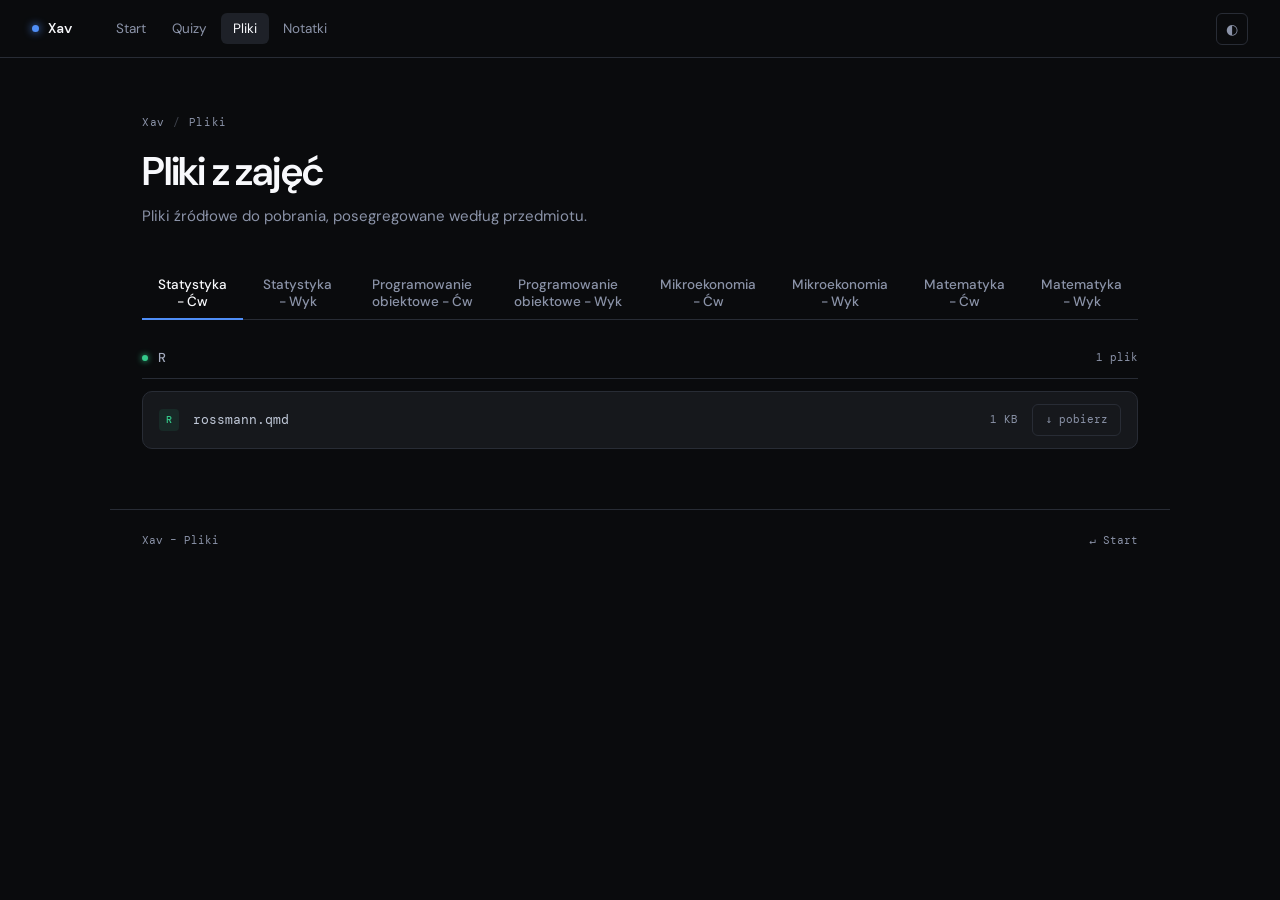
==== files/index.html @ 46908e99 "Pierwszy commit" ====
<!DOCTYPE html>
<html lang="pl" data-theme="">
<head>
  <meta charset="UTF-8" />
  <meta name="viewport" content="width=device-width, initial-scale=1.0" />
  <title>Pliki — Xav</title>
  <link rel="stylesheet" href="../assets/css/base.css" />
  <style>
    .subject-block { margin-bottom: 28px; }
    .subject-head {
      display: flex; align-items: center; gap: 10px;
      padding-bottom: 10px; margin-bottom: 12px;
      border-bottom: 1px solid var(--ink-3);
    }
    .subj-dot {
      width: 6px; height: 6px; border-radius: 50%;
      flex-shrink: 0;
    }
    .subj-dot.java { background: var(--amber); box-shadow: 0 0 6px var(--amber); }
    .subj-dot.r    { background: var(--green); box-shadow: 0 0 6px var(--green); }
    .subj-dot.other{ background: var(--mist-6); }
    .subj-name { font-size: 13px; font-weight: 500; color: var(--mist-5); }
    .subj-cnt  { font-family: var(--mono); font-size: 11px; color: var(--mist-6); margin-left: auto; }

    .file-row {
      display: flex; align-items: center; gap: 14px;
      padding: 12px 16px;
      border: 1px solid var(--ink-3);
      border-radius: var(--radius);
      background: var(--ink-1);
      margin-bottom: 6px;
      transition: border-color var(--t), background var(--t);
    }
    .file-row:hover { border-color: var(--ink-4); background: var(--ink-2); }

    .file-type {
      font-family: var(--mono); font-size: 10px; font-weight: 500;
      padding: 3px 7px; border-radius: 4px;
      flex-shrink: 0;
    }
    .file-type.java { background: rgba(240,160,48,.10); color: var(--amber); }
    .file-type.r    { background: rgba(52,201,138,.10);  color: var(--green); }
    .file-type.other{ background: var(--ink-2); color: var(--mist-6); }

    .file-name {
      font-family: var(--mono); font-size: 13px;
      color: var(--mist-4); flex: 1; min-width: 0;
      white-space: nowrap; overflow: hidden; text-overflow: ellipsis;
    }
    .file-size { font-family: var(--mono); font-size: 11px; color: var(--mist-6); flex-shrink: 0; }

    .dl-btn {
      display: flex; align-items: center; gap: 5px;
      padding: 6px 12px;
      background: none; border: 1px solid var(--ink-3);
      border-radius: var(--radius-sm);
      font-family: var(--mono); font-size: 11px;
      color: var(--mist-6); text-decoration: none;
      transition: all var(--t); flex-shrink: 0;
    }
    .dl-btn:hover { border-color: var(--green); color: var(--green); background: rgba(52,201,138,.06); }

    .add-hint {
      margin-top: 28px; padding: 16px 20px;
      border: 1px solid var(--ink-3); border-radius: var(--radius);
      font-family: var(--mono); font-size: 12px; color: var(--mist-6); line-height: 1.7;
    }
    .add-hint strong { color: var(--mist-5); font-weight: 500; }
    .add-hint code { background: var(--ink-2); padding: 1px 6px; border-radius: 4px; color: var(--blue); font-size: 11px; }
  </style>
</head>
<body>
  <nav class="nav">
    <a class="nav-brand" href="../index.html"><span class="dot"></span>Xav</a>
    <div class="nav-links" id="navLinks">
      <a class="nav-link" href="../index.html">Start</a>
      <a class="nav-link" href="../quizzes/index.html">Quizy</a>
      <a class="nav-link active" href="index.html">Pliki</a>
      <a class="nav-link" href="../notes/index.html">Notatki</a>
    </div>
    <div class="nav-end">
      <button class="icon-btn" id="themeBtn">◐</button>
      <button class="ham-btn" id="hamBtn">☰</button>
    </div>
  </nav>

  <div class="wrap">
    <div class="page-top a-in">
      <div class="crumb"><a href="../index.html">Xav</a><span>/</span>Pliki</div>
      <h1>Pliki z zajęć</h1>
      <p>Pliki źródłowe do pobrania, posegregowane według przedmiotu.</p>

    </div>

    <div class="a-in d1">
      <div class="tabs" id="tabBar"></div>
      <div id="panels"></div>
      <div class="mb-10"> </div>
    </div>
  </div>

  <footer class="site-footer" style="margin-top: 60px;"><span>Xav – Pliki</span><a href="../index.html">↵ Start</a></footer>

  <script src="../assets/js/config.js"></script>
  <script src="../assets/js/shared.js"></script>
  <script>
  const { semesters, files } = window.SH;
  const tabBar = document.getElementById('tabBar');
  const panels = document.getElementById('panels');

  const catMeta = {
    java:  { label: 'Java',  dot: 'java',  type: 'java'  },
    r:     { label: 'R',     dot: 'r',     type: 'r'     },
    other: { label: 'Inne',  dot: 'other', type: 'other' },
  };

  semesters.forEach((s, i) => {
    const tab = document.createElement('button');
    tab.className = 'tab'+(i===0?' active':'');
    tab.textContent = s.label;
    tab.onclick = () => {
      document.querySelectorAll('.tab').forEach(t=>t.classList.remove('active'));
      document.querySelectorAll('.tab-panel').forEach(p=>p.classList.remove('active'));
      tab.classList.add('active');
      document.getElementById('fp-'+s.id).classList.add('active');
    };
    tabBar.appendChild(tab);

    const panel = document.createElement('div');
    panel.id = 'fp-'+s.id;
    panel.className = 'tab-panel'+(i===0?' active':'');

    const semFiles = files[s.id] || {};
    let hasAny = false;

    Object.entries(catMeta).forEach(([cat, meta]) => {
      const list = semFiles[cat] || [];
      if (!list.length) return;
      hasAny = true;

      const block = document.createElement('div');
      block.className = 'subject-block';
      block.innerHTML = `
        <div class="subject-head">
          <span class="subj-dot ${meta.dot}"></span>
          <span class="subj-name">${meta.label}</span>
          <span class="subj-cnt">${list.length} plik${list.length===1?'':'ów'}</span>
        </div>`;

      list.forEach(f => {
        const row = document.createElement('div');
        row.className = 'file-row';
        row.innerHTML = `
          <span class="file-type ${meta.type}">${meta.label.toUpperCase()}</span>
          <span class="file-name">${f.name}</span>
          <span class="file-size">${f.size||''}</span>
          <a class="dl-btn" href="${f.path}" download="${f.name}">↓ pobierz</a>`;
        block.appendChild(row);
      });
      panel.appendChild(block);
    });

    if (!hasAny) {
      panel.innerHTML = `<div class="empty"><div class="e-icon">📭</div><h3>Brak plików</h3><p>Pliki dla ${s.label} pojawią się tutaj po dodaniu.</p></div>`;
    }
    panels.appendChild(panel);
  });
  </script>
</body>
</html>
---- assets/css/base.css ----
@import url('https://fonts.googleapis.com/css2?family=DM+Sans:ital,wght@0,300;0,400;0,500;0,600;1,400&family=DM+Mono:wght@400;500&display=swap');

/* ─── TOKENS ─────────────────────────────────────────────── */
:root {
  --ink-0:  #0a0b0d;
  --ink-1:  #16181c;
  --ink-2:  #1e2128;
  --ink-3:  #282c35;
  --ink-4:  #343a47;
  --mist-6: #8b93a8;
  --mist-5: #a4abbe;
  --mist-4: #c0c8d8;
  --mist-2: #e4e8f0;
  --mist-1: #f0f2f6;
  --white:  #f8f9fc;

  --blue:      #4f8ef7;
  --blue-dim:  rgba(79,142,247,.10);
  --blue-line: rgba(79,142,247,.22);

  --green:     #34c98a;
  --red:       #f05252;
  --amber:     #f0a030;

  --radius-sm: 6px;
  --radius:    10px;
  --radius-lg: 16px;
  --nav-h:     58px;

  --font: 'DM Sans', system-ui, sans-serif;
  --mono: 'DM Mono', 'Fira Code', monospace;

  --ease: cubic-bezier(.16,1,.3,1);
  --t: .18s;
}

[data-theme="light"] {
  --ink-0:  #f8f9fc;
  --ink-1:  #f0f2f6;
  --ink-2:  #e4e8f0;
  --ink-3:  #d0d6e4;
  --ink-4:  #b8c0d0;
  --mist-6: #5a6278;
  --mist-5: #424860;
  --mist-4: #2e3448;
  --mist-2: #1a1e2a;
  --mist-1: #0e1018;
  --white:  #0a0b0d;
  --blue:      #2b6fe8;
  --blue-dim:  rgba(43,111,232,.08);
  --blue-line: rgba(43,111,232,.20);
}

/* ─── RESET ──────────────────────────────────────────────── */
*, *::before, *::after { box-sizing: border-box; margin: 0; padding: 0; }
html { font-size: 16px; scroll-behavior: smooth; }

body {
  font-family: var(--font);
  background: var(--ink-0);
  color: var(--mist-4);
  line-height: 1.6;
  -webkit-font-smoothing: antialiased;
  min-height: 100vh;
  transition: background .25s, color .25s;
}

::-webkit-scrollbar { width: 5px; height: 5px; }
::-webkit-scrollbar-track { background: transparent; }
::-webkit-scrollbar-thumb { background: var(--ink-4); border-radius: 3px; }

/* ─── NAVBAR ─────────────────────────────────────────────── */
.nav {
  position: sticky; top: 0; z-index: 90;
  height: var(--nav-h);
  display: flex; align-items: center;
  padding: 0 32px; gap: 0;
  background: var(--ink-0);
  border-bottom: 1px solid var(--ink-3);
  transition: background .25s;
}

.nav-brand {
  display: flex; align-items: center; gap: 9px;
  text-decoration: none;
  font-family: var(--mono);
  font-size: 14px; font-weight: 500;
  color: var(--white);
  letter-spacing: -.01em;
  margin-right: 32px;
}
.nav-brand .dot {
  width: 7px; height: 7px;
  border-radius: 50%;
  background: var(--blue);
  flex-shrink: 0;
  box-shadow: 0 0 8px var(--blue);
}

.nav-links { display: flex; gap: 2px; flex: 1; }
.nav-link {
  padding: 5px 12px;
  border-radius: var(--radius-sm);
  font-size: 13.5px; font-weight: 400;
  color: var(--mist-6);
  text-decoration: none;
  transition: color var(--t), background var(--t);
  white-space: nowrap;
}
.nav-link:hover { color: var(--mist-4); background: var(--ink-2); }
.nav-link.active { color: var(--white); background: var(--ink-2); }

.nav-end { display: flex; align-items: center; gap: 8px; margin-left: auto; }

.icon-btn {
  width: 32px; height: 32px;
  border-radius: var(--radius-sm);
  border: 1px solid var(--ink-3);
  background: none;
  color: var(--mist-6);
  display: flex; align-items: center; justify-content: center;
  font-size: 14px; cursor: pointer;
  transition: all var(--t);
}
.icon-btn:hover { background: var(--ink-2); color: var(--mist-4); border-color: var(--ink-4); }

.ham-btn {
  display: none;
  background: none; border: none;
  color: var(--mist-6); font-size: 20px;
  cursor: pointer; padding: 4px;
}

/* ─── LAYOUT HELPERS ─────────────────────────────────────── */
.wrap { max-width: 1060px; margin: 0 auto; padding: 0 32px; }

.page-top {
  padding: 56px 0 40px;
}
.page-top .crumb {
  font-family: var(--mono);
  font-size: 11px; letter-spacing: .06em;
  color: var(--mist-6); margin-bottom: 16px;
  display: flex; align-items: center; gap: 8px;
}
.crumb a { color: var(--mist-6); text-decoration: none; }
.crumb a:hover { color: var(--mist-5); }
.crumb span { opacity: .4; }

.page-top h1 {
  font-size: clamp(26px,4vw,40px);
  font-weight: 600; letter-spacing: -.03em;
  color: var(--white); line-height: 1.15; margin-bottom: 10px;
}
.page-top p { font-size: 15px; color: var(--mist-6); max-width: 460px; }

/* ─── SECTION LABEL ──────────────────────────────────────── */
.s-label {
  font-family: var(--mono);
  font-size: 10.5px; letter-spacing: .12em;
  text-transform: uppercase; color: var(--mist-6);
  margin-bottom: 14px;
}

/* ─── BUTTONS ────────────────────────────────────────────── */
.btn {
  display: inline-flex; align-items: center; gap: 7px;
  padding: 9px 18px;
  border-radius: var(--radius-sm);
  font-family: var(--font);
  font-size: 13.5px; font-weight: 500;
  cursor: pointer; border: none; text-decoration: none;
  transition: all var(--t);
  white-space: nowrap;
}
.btn-primary {
  background: var(--blue);
  color: #fff;
}
.btn-primary:hover { filter: brightness(1.1); box-shadow: 0 4px 18px rgba(79,142,247,.35); transform: translateY(-1px); }

.btn-secondary {
  background: var(--ink-2);
  color: var(--mist-4);
  border: 1px solid var(--ink-3);
}
.btn-secondary:hover { background: var(--ink-3); border-color: var(--ink-4); color: var(--white); }

.btn-ghost {
  background: none;
  color: var(--mist-6);
  border: 1px solid var(--ink-3);
}
.btn-ghost:hover { background: var(--ink-2); color: var(--mist-4); }

/* ─── CARDS ──────────────────────────────────────────────── */
.card {
  background: var(--ink-1);
  border: 1px solid var(--ink-3);
  border-radius: var(--radius-lg);
  transition: border-color var(--t), box-shadow var(--t), transform var(--t);
}
.card:hover {
  border-color: var(--ink-4);
  box-shadow: 0 8px 30px rgba(0,0,0,.25);
  transform: translateY(-2px);
}

/* ─── DIVIDER ────────────────────────────────────────────── */
hr.div { border: none; border-top: 1px solid var(--ink-3); margin: 36px 0; }

/* ─── BADGES ─────────────────────────────────────────────── */
.badge {
  display: inline-flex; align-items: center;
  font-family: var(--mono);
  font-size: 11px; padding: 3px 8px;
  border-radius: 20px; font-weight: 400;
}
.badge-blue   { background: var(--blue-dim); color: var(--blue); }
.badge-green  { background: rgba(52,201,138,.10); color: var(--green); }
.badge-red    { background: rgba(240,82,82,.10);  color: var(--red); }
.badge-amber  { background: rgba(240,160,48,.10); color: var(--amber); }
.badge-muted  { background: var(--ink-2); color: var(--mist-6); }

/* ─── TABS ───────────────────────────────────────────────── */
.tabs {
  display: flex; gap: 4px;
  border-bottom: 1px solid var(--ink-3);
  margin-bottom: 28px;
}
.tab {
  padding: 8px 16px;
  font-size: 13.5px; font-weight: 500;
  color: var(--mist-6); cursor: pointer;
  background: none; border: none;
  border-bottom: 2px solid transparent;
  margin-bottom: -1px;
  transition: all var(--t);
  font-family: var(--font);
}
.tab:hover { color: var(--mist-4); }
.tab.active { color: var(--white); border-bottom-color: var(--blue); }

.tab-panel { display: none; }
.tab-panel.active { display: block; }

/* ─── EMPTY STATE ────────────────────────────────────────── */
.empty {
  padding: 52px 24px;
  text-align: center;
  border: 1px dashed var(--ink-3);
  border-radius: var(--radius-lg);
}
.empty .e-icon { font-size: 36px; margin-bottom: 12px; opacity: .35; }
.empty h3 { font-size: 15px; font-weight: 500; color: var(--mist-5); margin-bottom: 6px; }
.empty p  { font-size: 13px; color: var(--mist-6); max-width: 300px; margin: 0 auto; }

/* ─── FOOTER ─────────────────────────────────────────────── */
.site-footer {
  border-top: 1px solid var(--ink-3);
  padding: 22px 32px;
  display: flex; align-items: center; justify-content: space-between;
  max-width: 1060px; margin: 0 auto;
  font-family: var(--mono);
  font-size: 11px; color: var(--mist-6);
  gap: 12px; flex-wrap: wrap;
}
.site-footer a { color: var(--mist-6); text-decoration: none; }
.site-footer a:hover { color: var(--mist-5); }

/* ─── ANIMATIONS ─────────────────────────────────────────── */
@keyframes fadeUp {
  from { opacity: 0; transform: translateY(12px); }
  to   { opacity: 1; transform: translateY(0); }
}
.a-in { animation: fadeUp .4s var(--ease) both; }
.d1 { animation-delay: .07s; }
.d2 { animation-delay: .14s; }
.d3 { animation-delay: .21s; }

/* ─── RESPONSIVE ─────────────────────────────────────────── */
@media (max-width: 768px) {
  .nav { padding: 0 20px; }
  .nav-links { display: none; }
  .nav-links.open {
    display: flex; flex-direction: column;
    position: fixed; top: var(--nav-h); left: 0; right: 0;
    background: var(--ink-1); border-bottom: 1px solid var(--ink-3);
    padding: 10px; gap: 2px; z-index: 89;
  }
  .ham-btn { display: flex; }
  .wrap { padding: 0 20px; }
  .page-top { padding: 36px 0 28px; }
}
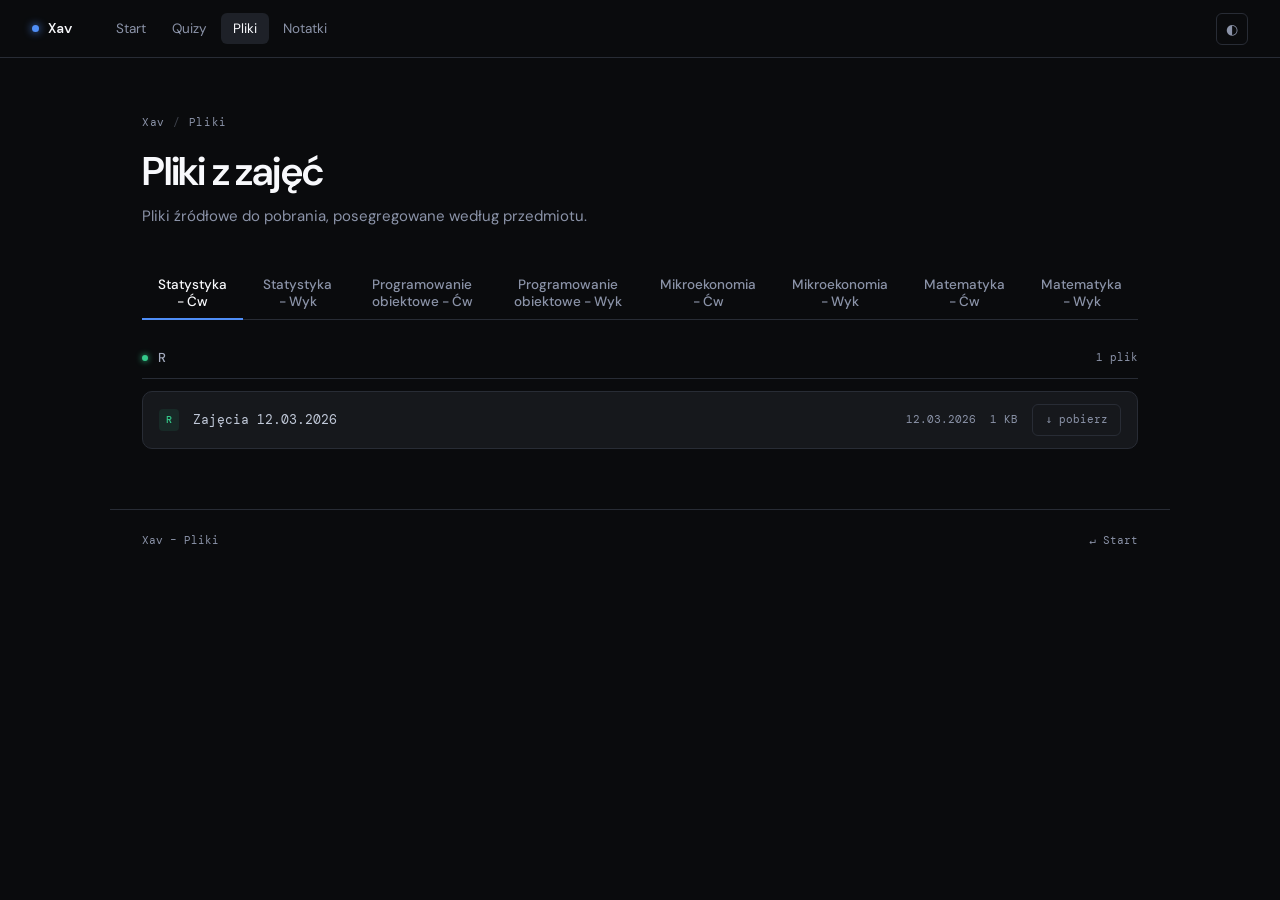
==== commit df1d0d09: "Add notes directories with tabs, search bar, download icons, Pomodoro timer, larger code scrollbar, " ====
--- a/files/index.html
+++ b/files/index.html
@@ -48,6 +48,7 @@
       white-space: nowrap; overflow: hidden; text-overflow: ellipsis;
     }
     .file-size { font-family: var(--mono); font-size: 11px; color: var(--mist-6); flex-shrink: 0; }
+    .file-date { font-family: var(--mono); font-size: 11px; color: var(--mist-6); flex-shrink: 0; }
 
     .dl-btn {
       display: flex; align-items: center; gap: 5px;
@@ -150,9 +151,11 @@
       list.forEach(f => {
         const row = document.createElement('div');
         row.className = 'file-row';
+        const dateStr = f.date ? new Date(f.date).toLocaleDateString('pl-PL', {day:'2-digit', month:'2-digit', year:'numeric'}) : '';
         row.innerHTML = `
           <span class="file-type ${meta.type}">${meta.label.toUpperCase()}</span>
           <span class="file-name">${f.name}</span>
+          ${dateStr ? `<span class="file-date" title="Data dodania">${dateStr}</span>` : ''}
           <span class="file-size">${f.size||''}</span>
           <a class="dl-btn" href="${f.path}" download="${f.name}">↓ pobierz</a>`;
         block.appendChild(row);
